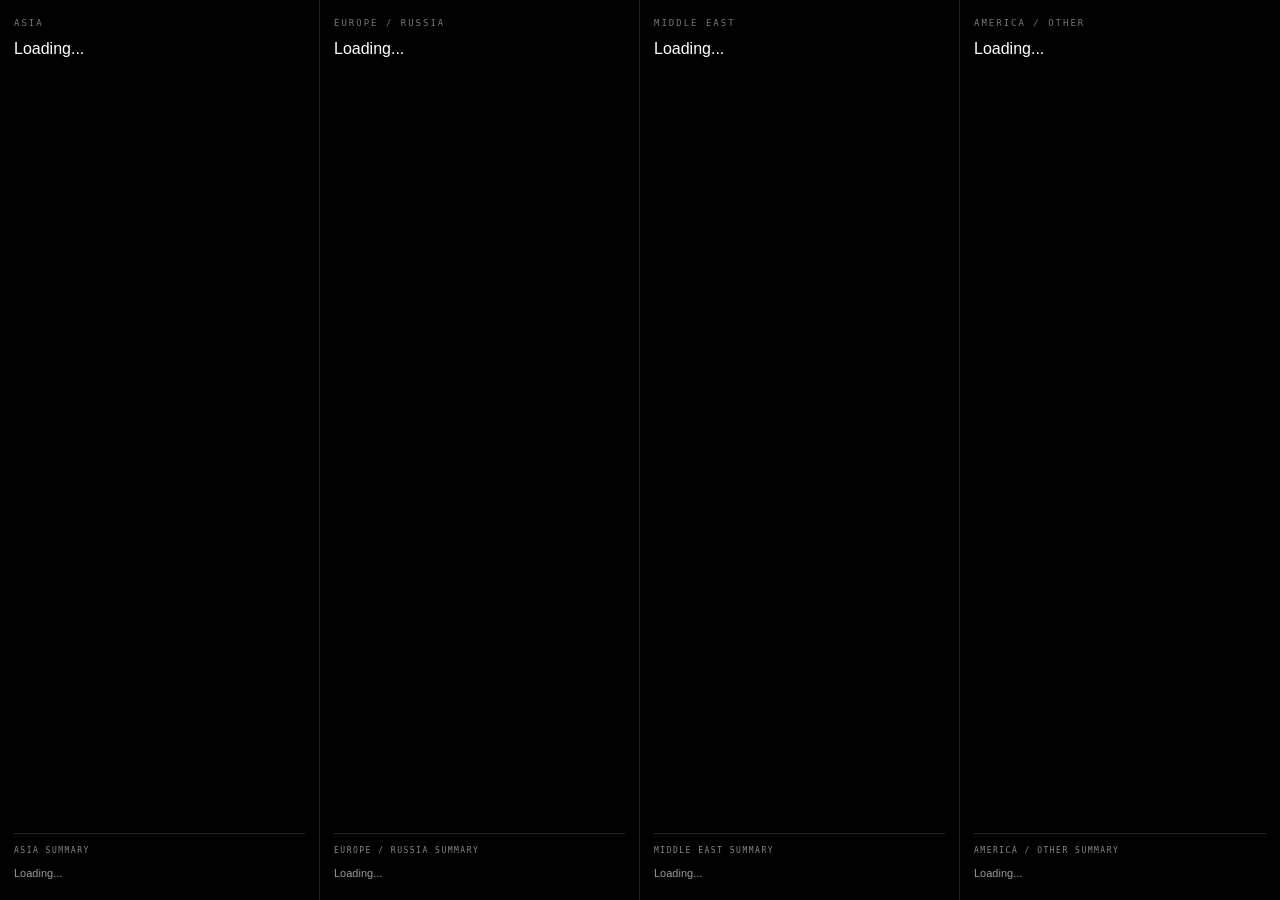
==== regional.html @ 52a95777 "Update regional.html" ====
<!DOCTYPE html>
<html lang="en">

<head>

    <meta charset="UTF-8">

    <meta
        name="viewport"
        content="width=device-width, initial-scale=1.0"
    >

    <title>Regional Intelligence</title>

    <link
        rel="stylesheet"
        href="style.css"
    >

</head>


<body class="regional-page">

    <!-- ========================================================
         REGIONAL INTELLIGENCE
         ======================================================== -->

    <div id="regional-dashboard">


        <!-- ====================================================
             ASIA
             ==================================================== -->

        <section class="regional-column">

            <h2>Asia</h2>

            <div
                class="regional-news"
                id="regional-asia"
            >
                Loading...
            </div>

            <div class="regional-summary">

                <h3>Asia Summary</h3>

                <div id="summary-asia">
                    Loading...
                </div>

            </div>

        </section>


        <!-- ====================================================
             EUROPE / RUSSIA
             ==================================================== -->

        <section class="regional-column">

            <h2>Europe / Russia</h2>

            <div
                class="regional-news"
                id="regional-europe"
            >
                Loading...
            </div>

            <div class="regional-summary">

                <h3>Europe / Russia Summary</h3>

                <div id="summary-europe">
                    Loading...
                </div>

            </div>

        </section>


        <!-- ====================================================
             MIDDLE EAST
             ==================================================== -->

        <section class="regional-column">

            <h2>Middle East</h2>

            <div
                class="regional-news"
                id="regional-middle-east"
            >
                Loading...
            </div>

            <div class="regional-summary">

                <h3>Middle East Summary</h3>

                <div id="summary-middle-east">
                    Loading...
                </div>

            </div>

        </section>


        <!-- ====================================================
             AMERICA / OTHER
             ==================================================== -->

        <section class="regional-column">

            <h2>America / Other</h2>

            <div
                class="regional-news"
                id="regional-america"
            >
                Loading...
            </div>

            <div class="regional-summary">

                <h3>America / Other Summary</h3>

                <div id="summary-america">
                    Loading...
                </div>

            </div>

        </section>


    </div>


</body>

</html>
---- style.css ----
/* ============================================================
   GLOBAL
   ============================================================ */

* {
    box-sizing: border-box;
}

html,
body {
    margin: 0;
    padding: 0;

    width: 100%;
    height: 100%;

    background: #000000;
    color: #ffffff;

    font-family:
        Arial,
        Helvetica,
        sans-serif;
}

body {
    overflow: hidden;
}


/* ============================================================
   LOGIN
   ============================================================ */

#login {

    width: 100%;
    height: 100vh;

    display: flex;
    flex-direction: column;

    justify-content: center;
    align-items: center;

    background: #000000;
    color: #ffffff;
}

#login h1 {

    margin: 0 0 28px 0;

    font-family: monospace;

    font-size: 22px;
    font-weight: normal;

    letter-spacing: 6px;

    color: #dddddd;
}

#login p {
    display: none;
}

#password {

    width: 180px;

    padding: 8px 2px;

    margin: 0;

    background: transparent;

    color: #dddddd;

    border: none;

    border-bottom: 1px solid #555555;

    outline: none;

    border-radius: 0;

    font-family: monospace;

    font-size: 11px;

    text-align: center;

    letter-spacing: 2px;
}

#password::placeholder {

    color: #555555;

    opacity: 1;
}

#password:focus {

    border-bottom-color: #999999;
}

#login button {
    display: none;
}

#message {

    min-height: 18px;

    margin-top: 12px;

    color: #666666;

    font-family: monospace;

    font-size: 9px;

    letter-spacing: 1px;
}


/* ============================================================
   MAIN DASHBOARD
   ============================================================ */

#dashboard {

    display: grid;

    grid-template-columns: 1fr 1fr;
    grid-template-rows: 64px 1fr 1fr;

    width: 100vw;
    height: 100vh;

    background: #000000;
}


/* ============================================================
   MAIN PANELS
   ============================================================ */

#summary,
#important,
#worldclock,
#status {

    min-width: 0;
    min-height: 0;

    padding: 24px;

    background: #000000;

    color: #ffffff;

    border: none;
}


/* ============================================================
   PANEL TITLES
   ============================================================ */

#summary h2,
#important h2,
#clock h2,
#worldclock h2,
#status h2 {

    margin: 0 0 18px 0;

    font-family: monospace;

    font-size: 10px;
    font-weight: normal;

    letter-spacing: 2px;

    text-transform: uppercase;

    color: #888888;
}


/* ============================================================
   IMPORTANT NEWS
   ============================================================ */

#important {

    overflow-y: auto;
    overflow-x: hidden;
}

#news-list {

    display: block;
}

#news-list > div {

    padding: 12px 0;

    border-bottom: 1px solid #1c1c1c;
}

.news-title {

    display: block;

    color: #dddddd;

    text-decoration: none;

    font-family:
        Arial,
        Helvetica,
        sans-serif;

    font-size: 13px;

    line-height: 1.45;

    margin-bottom: 6px;
}

.news-title:hover {

    color: #ffffff;

    text-decoration: underline;
}

.news-meta {

    color: #666666;

    font-family: monospace;

    font-size: 9px;

    line-height: 1.4;

    margin-bottom: 5px;
}

.news-keywords {

    color: #777777;

    font-family: monospace;

    font-size: 9px;

    line-height: 1.4;

    margin-bottom: 4px;
}

.news-score {

    color: #4d4d4d;

    font-family: monospace;

    font-size: 8px;

    letter-spacing: 0.5px;
}


/* ============================================================
   NEWS SCROLLBAR
   ============================================================ */

#important::-webkit-scrollbar {

    width: 5px;
}

#important::-webkit-scrollbar-track {

    background: #050505;
}

#important::-webkit-scrollbar-thumb {

    background: #2c2c2c;
}

#important::-webkit-scrollbar-thumb:hover {

    background: #444444;
}


/* ============================================================
   WORLD CLOCK
   ============================================================ */

#worldclock {

    width: 100%;
    height: 100%;

    overflow: hidden;
}

#clock-grid {

    display: grid;

    grid-template-columns: 1fr 1fr;

    width: 100%;

    margin-top: 5px;
}

.clock {

    min-height: 64;

    padding: 14px 10px;

    background: #000000;
}

.clock-city {

    font-family: monospace;

    font-size: 8px;

    letter-spacing: 1.5px;

    color: #5f5f5f;

    margin-bottom: 3px;

    text-transform: uppercase;
}

.priority-city {
    font-weight: bold;
}

.clock-city::before {

    content: "● ";

    color: #383838;
}

.clock-time {

    font-family: monospace;

    font-size: 14px;

    letter-spacing: 1px;

    color: #dddddd;

    margin-bottom: 3px;
}

.clock-zone {

    font-family: monospace;

    font-size: 8px;

    letter-spacing: 0.8px;

    color: #666666;

    margin-bottom: 2px;
}

.clock-weather {

    font-family: monospace;

    font-size: 8px;

    letter-spacing: 0.6px;

    color: #777777;
}




/* ============================================================
   SYSTEM STATUS
   ============================================================ */

#status {

    overflow-y: auto;
    overflow-x: hidden;

    font-family: monospace;

    color: #999999;
}

.status-section {

    padding: 10px 0;

    border-bottom: 1px solid #1c1c1c;
}

.status-label {

    margin-bottom: 5px;

    color: #505050;

    font-family: monospace;

    font-size: 8px;

    letter-spacing: 1.5px;
}

.status-value {

    color: #dddddd;

    font-family: monospace;

    font-size: 20px;

    letter-spacing: 1px;
}

.status-list {

    color: #999999;

    font-family: monospace;

    font-size: 10px;

    line-height: 1.8;
}

.status-update {

    color: #666666;

    font-family: monospace;

    font-size: 9px;

    letter-spacing: 0.5px;
}


/* ============================================================
   STATUS SCROLLBAR
   ============================================================ */

#status::-webkit-scrollbar {

    width: 5px;
}

#status::-webkit-scrollbar-track {

    background: #050505;
}

#status::-webkit-scrollbar-thumb {

    background: #2c2c2c;
}

#status::-webkit-scrollbar-thumb:hover {

    background: #444444;
}


/* ============================================================
   SUMMARY
   ============================================================ */

#summary {

    overflow-y: auto;
    overflow-x: hidden;
}

#summary p {

    color: #aaaaaa;

    font-size: 13px;

    line-height: 1.6;
}


/* ============================================================
   SUMMARY SCROLLBAR
   ============================================================ */

#summary::-webkit-scrollbar {

    width: 5px;
}

#summary::-webkit-scrollbar-track {

    background: #050505;
}

#summary::-webkit-scrollbar-thumb {

    background: #2c2c2c;
}


/* ============================================================
   MOBILE
   ============================================================ */

@media (max-width: 800px) {

    #dashboard {

        grid-template-columns: 1fr;

        grid-template-rows:
            1fr
            1fr
            1fr
            1fr;

        height: auto;

        min-height: 100vh;

        overflow-y: auto;
    }

    #summary,
    #important,
    #worldclock,
    #status {

        min-height: 50vh;
    }
}
#site-logo {
    grid-column: 1 / 3;

    display: flex;

    align-items: center;
    justify-content: center;

    background: #000000;
}

#site-logo img {
    width: 60px;
    height: auto;

    display: block;
}
.news-title.north-korea-news {
    color: #ff4444;
}

.news-title.north-korea-news:hover {
    color: #ff4444;
}
/* ============================================================
   DAILY GPT SUMMARY
   ============================================================ */

#daily-summary {

    color: #bbbbbb;

    font-family:
        Arial,
        Helvetica,
        sans-serif;

    font-size: 13px;

    line-height: 1.65;

    white-space: pre-wrap;

    max-width: 900px;
}

#daily-summary h3 {

    margin-top: 18px;
    margin-bottom: 8px;

    color: #dddddd;

    font-family: monospace;

    font-size: 10px;

    font-weight: normal;

    letter-spacing: 1.5px;

    text-transform: uppercase;
}

/* ============================================================
   USER GREETING
   ============================================================ */

#user-greeting {

    position: absolute;

    top: 20px;

    left: 24px;

    color: #777777;

    font-family: monospace;

    font-size: 9px;

    letter-spacing: 1.5px;

    text-transform: uppercase;

    display: none;

    z-index: 10;
}

/* ============================================================
   REGIONAL INTELLIGENCE PAGE
   ============================================================ */

#regional-dashboard {

    display: grid;

    grid-template-columns:
        repeat(4, 1fr);

    width: 100vw;

    height: 100vh;

    overflow: hidden;

    background: #000000;
}


.regional-column {

    height: 100vh;

    min-width: 0;

    padding: 18px 14px;

    border-right:
        1px solid #202020;

    display: flex;

    flex-direction: column;

    overflow: hidden;
}


.regional-column:last-child {

    border-right: none;
}


/* ============================================================
   REGIONAL HEADINGS
   ============================================================ */

.regional-column > h2 {

    flex-shrink: 0;

    margin: 0 0 12px 0;

    color: #777777;

    font-family: monospace;

    font-size: 9px;

    font-weight: normal;

    letter-spacing: 2px;

    text-transform: uppercase;
}


/* ============================================================
   REGIONAL NEWS
   ============================================================ */

.regional-news {

    flex: 1;

    min-height: 0;

    overflow-y: auto;

    padding-right: 8px;

    scrollbar-width: thin;

    scrollbar-color:
        #333333
        #000000;
}


/* ============================================================
   REGIONAL SUMMARY
   ============================================================ */

.regional-summary {

    flex-shrink: 0;

    margin-top: 14px;

    padding-top: 12px;

    border-top:
        1px solid #292929;

    max-height: 35%;

    overflow-y: auto;

    scrollbar-width: thin;

    scrollbar-color:
        #333333
        #000000;
}


.regional-summary h3 {

    margin: 0 0 10px 0;

    color: #888888;

    font-family: monospace;

    font-size: 8px;

    font-weight: normal;

    letter-spacing: 1.5px;

    text-transform: uppercase;
}


.regional-summary > div {

    color: #999999;

    font-family:
        Arial,
        Helvetica,
        sans-serif;

    font-size: 11px;

    line-height: 1.55;
}
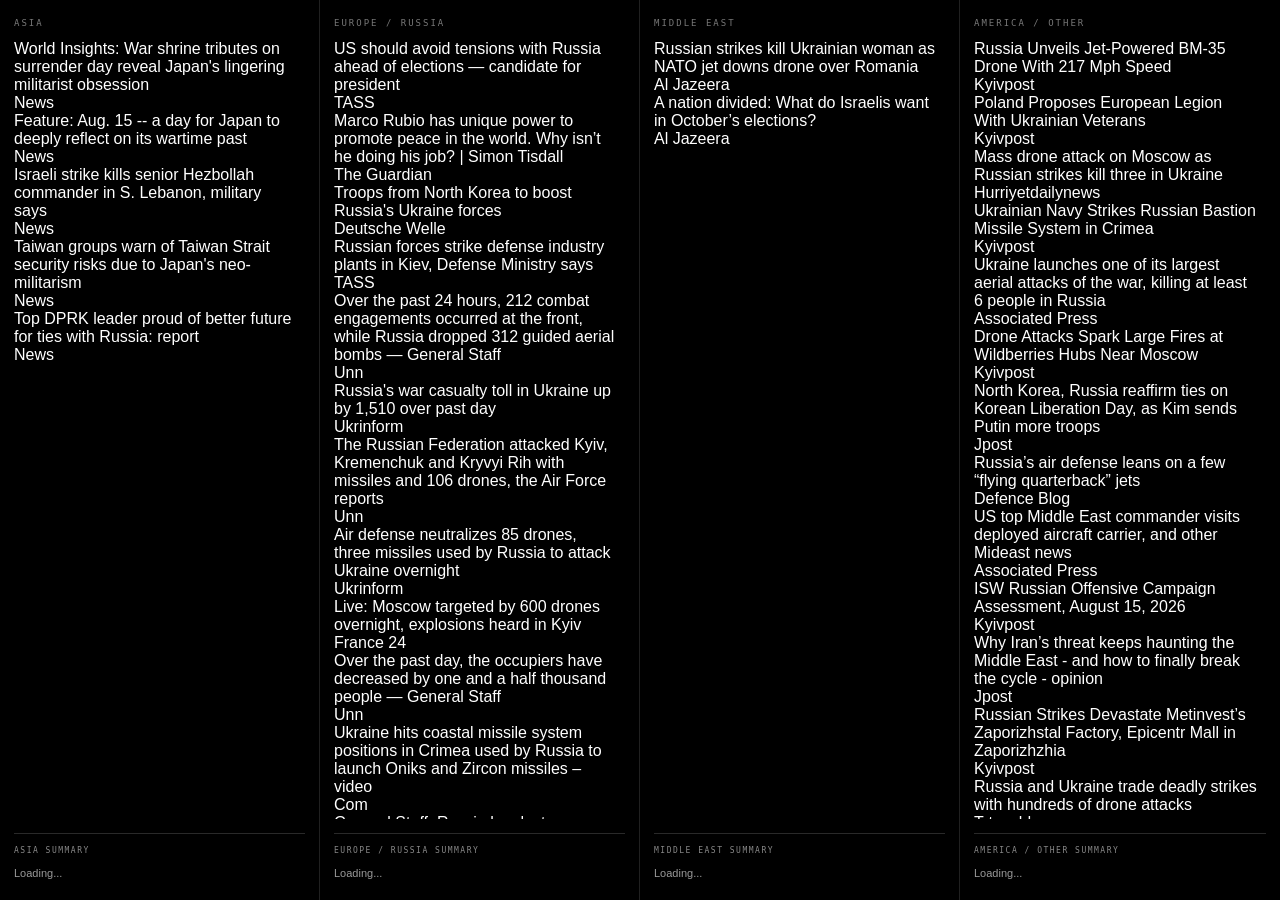
==== commit e6e73944: "Update regional.html" ====
--- a/regional.html
+++ b/regional.html
@@ -143,7 +143,240 @@
 
     </div>
 
-
+<script>
+
+async function loadRegionalNews() {
+
+    try {
+
+        const response =
+            await fetch("data/news.json");
+
+        const data =
+            await response.json();
+
+        const articles =
+            data.articles || [];
+
+
+        const regions = {
+
+            asia: [],
+
+            europe: [],
+
+            middleEast: [],
+
+            america: []
+
+        };
+
+
+        // ====================================================
+        // CLASSIFY ARTICLES
+        // ====================================================
+
+        articles.forEach(article => {
+
+            const country =
+                (article.country || "")
+                .toLowerCase();
+
+
+            if (
+
+                country.includes("south korea") ||
+                country.includes("north korea") ||
+                country.includes("china") ||
+                country.includes("japan") ||
+                country.includes("taiwan") ||
+                country.includes("india") ||
+                country.includes("pakistan") ||
+                country.includes("indonesia") ||
+                country.includes("vietnam") ||
+                country.includes("thailand") ||
+                country.includes("philippines") ||
+                country.includes("singapore") ||
+                country.includes("malaysia") ||
+                country.includes("afghanistan") ||
+                country.includes("kazakhstan") ||
+                country.includes("uzbekistan")
+
+            ) {
+
+                regions.asia.push(article);
+
+            }
+
+
+            else if (
+
+                country.includes("russia") ||
+                country.includes("ukraine") ||
+                country.includes("belarus") ||
+                country.includes("france") ||
+                country.includes("germany") ||
+                country.includes("united kingdom") ||
+                country.includes("italy") ||
+                country.includes("spain") ||
+                country.includes("poland") ||
+                country.includes("lithuania") ||
+                country.includes("latvia") ||
+                country.includes("estonia") ||
+                country.includes("sweden") ||
+                country.includes("norway") ||
+                country.includes("finland") ||
+                country.includes("netherlands") ||
+                country.includes("belgium") ||
+                country.includes("romania") ||
+                country.includes("czech") ||
+                country.includes("hungary") ||
+                country.includes("greece") ||
+                country.includes("portugal")
+
+            ) {
+
+                regions.europe.push(article);
+
+            }
+
+
+            else if (
+
+                country.includes("israel") ||
+                country.includes("palestine") ||
+                country.includes("lebanon") ||
+                country.includes("syria") ||
+                country.includes("iran") ||
+                country.includes("iraq") ||
+                country.includes("saudi") ||
+                country.includes("yemen") ||
+                country.includes("jordan") ||
+                country.includes("qatar") ||
+                country.includes("bahrain") ||
+                country.includes("kuwait") ||
+                country.includes("oman") ||
+                country.includes("uae") ||
+                country.includes("united arab")
+
+            ) {
+
+                regions.middleEast.push(article);
+
+            }
+
+
+            else {
+
+                regions.america.push(article);
+
+            }
+
+        });
+
+
+        // ====================================================
+        // DISPLAY
+        // ====================================================
+
+        renderRegionalNews(
+            "regional-asia",
+            regions.asia
+        );
+
+
+        renderRegionalNews(
+            "regional-europe",
+            regions.europe
+        );
+
+
+        renderRegionalNews(
+            "regional-middle-east",
+            regions.middleEast
+        );
+
+
+        renderRegionalNews(
+            "regional-america",
+            regions.america
+        );
+
+    }
+
+
+    catch (error) {
+
+        console.error(
+            "Regional news error:",
+            error
+        );
+
+    }
+
+}
+
+
+function renderRegionalNews(
+    elementId,
+    articles
+) {
+
+    const container =
+        document.getElementById(
+            elementId
+        );
+
+
+    container.innerHTML = "";
+
+
+    articles.forEach(article => {
+
+        const item =
+            document.createElement("div");
+
+
+        item.className =
+            "regional-news-item";
+
+
+        item.innerHTML = `
+
+            <div class="regional-news-title">
+                ${article.title}
+            </div>
+
+            <div class="regional-news-meta">
+                ${article.publisher || "Unknown Publisher"}
+            </div>
+
+        `;
+
+
+        item.addEventListener(
+            "click",
+            () => {
+
+                window.open(
+                    article.url,
+                    "_blank"
+                );
+
+            }
+        );
+
+
+        container.appendChild(item);
+
+    });
+
+}
+
+
+loadRegionalNews();
+
+</script>
 </body>
 
 </html>
--- a/style.css
+++ b/style.css
@@ -806,3 +806,58 @@
 
     line-height: 1.55;
 }
+/* ============================================================
+   REGIONAL PAGE OVERRIDES
+   ============================================================ */
+
+body.regional-page {
+
+    margin: 0;
+
+    padding: 0;
+
+    width: 100vw;
+
+    height: 100vh;
+
+    overflow: hidden;
+
+    background: #000000;
+}
+
+
+body.regional-page #regional-dashboard {
+
+    display: grid !important;
+
+    grid-template-columns:
+        repeat(4, minmax(0, 1fr)) !important;
+
+    grid-template-rows: 1fr !important;
+
+    width: 100vw !important;
+
+    height: 100vh !important;
+
+    margin: 0 !important;
+
+    padding: 0 !important;
+}
+
+
+body.regional-page .regional-column {
+
+    display: flex !important;
+
+    flex-direction: column !important;
+
+    width: auto !important;
+
+    height: 100vh !important;
+
+    min-width: 0 !important;
+
+    box-sizing: border-box;
+
+    overflow: hidden;
+}
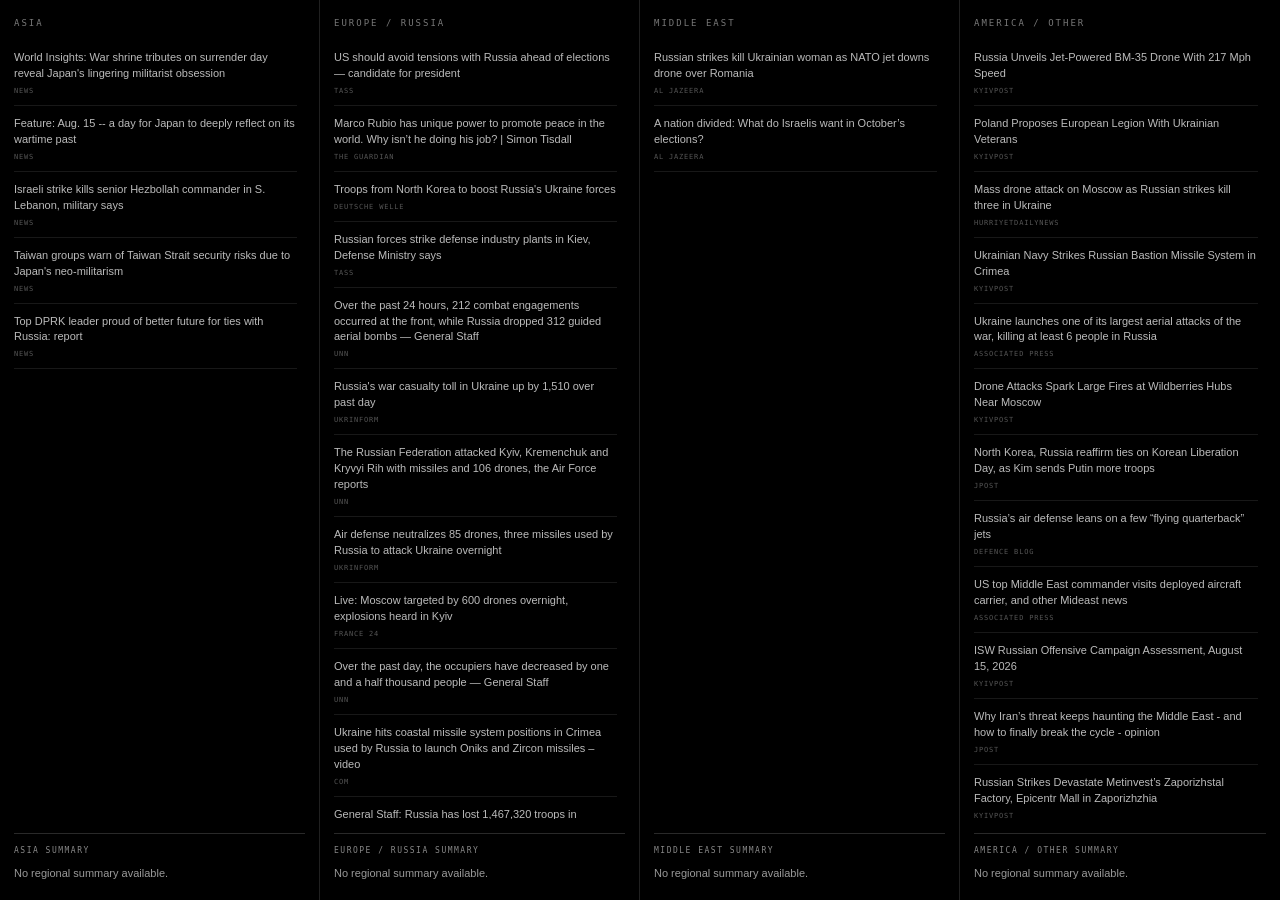
==== commit 109ded30: "Update regional.html" ====
--- a/regional.html
+++ b/regional.html
@@ -144,7 +144,48 @@
     </div>
 
 <script>
-
+    
+function formatRegionalSummary(text) {
+
+    if (!text) {
+
+        return "No regional summary available.";
+
+    }
+
+
+    return text
+
+        .replace(
+            /^### (.+)$/gm,
+            "<h4>$1</h4>"
+        )
+
+        .replace(
+            /^## (.+)$/gm,
+            "<h3>$1</h3>"
+        )
+
+        .replace(
+            /\*\*(.+?)\*\*/g,
+            "<strong>$1</strong>"
+        )
+
+        .replace(
+            /^- (.+)$/gm,
+            '<div class="regional-summary-bullet">• $1</div>'
+        )
+
+        .replace(
+            /\n{2,}/g,
+            '<div class="regional-summary-gap"></div>'
+        )
+
+        .replace(
+            /\n/g,
+            "<br>");
+}
+    
 async function loadRegionalNews() {
 
     try {
@@ -158,7 +199,46 @@
         const articles =
             data.articles || [];
 
-
+// ====================================================
+// REGIONAL SUMMARIES
+// ====================================================
+
+const summaries =
+    data.regional_summaries || {};
+
+
+document.getElementById(
+    "summary-asia"
+).innerHTML =
+    formatRegionalSummary(
+        summaries.asia
+    );
+
+
+document.getElementById(
+    "summary-europe"
+).innerHTML =
+    formatRegionalSummary(
+        summaries.europe_russia
+    );
+
+
+document.getElementById(
+    "summary-middle-east"
+).innerHTML =
+    formatRegionalSummary(
+        summaries.middle_east
+    );
+
+
+document.getElementById(
+    "summary-america"
+).innerHTML =
+    formatRegionalSummary(
+        summaries.america_other
+    );
+
+        
         const regions = {
 
             asia: [],
--- a/style.css
+++ b/style.css
@@ -861,3 +861,53 @@
 
     overflow: hidden;
 }
+/* ============================================================
+   REGIONAL NEWS ITEMS
+   ============================================================ */
+
+.regional-news-item {
+
+    padding: 10px 0;
+
+    border-bottom:
+        1px solid #181818;
+
+    cursor: pointer;
+}
+
+
+.regional-news-item:hover {
+
+    background: #080808;
+}
+
+
+.regional-news-title {
+
+    color: #bbbbbb;
+
+    font-family:
+        Arial,
+        Helvetica,
+        sans-serif;
+
+    font-size: 11px;
+
+    line-height: 1.45;
+
+    margin-bottom: 5px;
+}
+
+
+.regional-news-meta {
+
+    color: #555555;
+
+    font-family: monospace;
+
+    font-size: 7px;
+
+    letter-spacing: 0.8px;
+
+    text-transform: uppercase;
+}
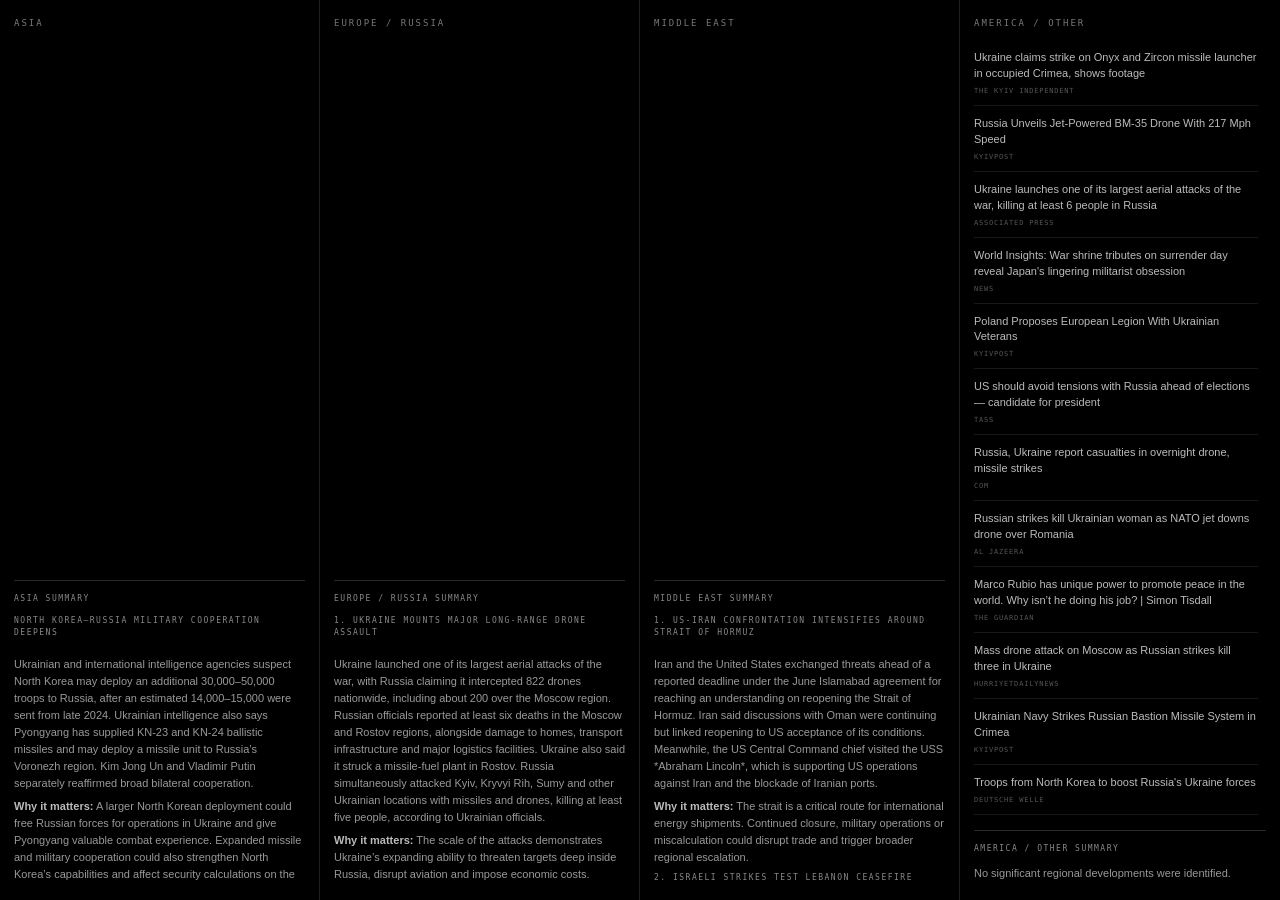
==== commit 7490d9fa: "Update regional.html" ====
--- a/regional.html
+++ b/regional.html
@@ -241,118 +241,57 @@
         
         const regions = {
 
-            asia: [],
-
-            europe: [],
-
-            middleEast: [],
-
-            america: []
-
-        };
-
-
-        // ====================================================
-        // CLASSIFY ARTICLES
-        // ====================================================
-
-        articles.forEach(article => {
-
-            const country =
-                (article.country || "")
-                .toLowerCase();
-
-
-            if (
-
-                country.includes("south korea") ||
-                country.includes("north korea") ||
-                country.includes("china") ||
-                country.includes("japan") ||
-                country.includes("taiwan") ||
-                country.includes("india") ||
-                country.includes("pakistan") ||
-                country.includes("indonesia") ||
-                country.includes("vietnam") ||
-                country.includes("thailand") ||
-                country.includes("philippines") ||
-                country.includes("singapore") ||
-                country.includes("malaysia") ||
-                country.includes("afghanistan") ||
-                country.includes("kazakhstan") ||
-                country.includes("uzbekistan")
-
-            ) {
-
-                regions.asia.push(article);
-
-            }
-
-
-            else if (
-
-                country.includes("russia") ||
-                country.includes("ukraine") ||
-                country.includes("belarus") ||
-                country.includes("france") ||
-                country.includes("germany") ||
-                country.includes("united kingdom") ||
-                country.includes("italy") ||
-                country.includes("spain") ||
-                country.includes("poland") ||
-                country.includes("lithuania") ||
-                country.includes("latvia") ||
-                country.includes("estonia") ||
-                country.includes("sweden") ||
-                country.includes("norway") ||
-                country.includes("finland") ||
-                country.includes("netherlands") ||
-                country.includes("belgium") ||
-                country.includes("romania") ||
-                country.includes("czech") ||
-                country.includes("hungary") ||
-                country.includes("greece") ||
-                country.includes("portugal")
-
-            ) {
-
-                regions.europe.push(article);
-
-            }
-
-
-            else if (
-
-                country.includes("israel") ||
-                country.includes("palestine") ||
-                country.includes("lebanon") ||
-                country.includes("syria") ||
-                country.includes("iran") ||
-                country.includes("iraq") ||
-                country.includes("saudi") ||
-                country.includes("yemen") ||
-                country.includes("jordan") ||
-                country.includes("qatar") ||
-                country.includes("bahrain") ||
-                country.includes("kuwait") ||
-                country.includes("oman") ||
-                country.includes("uae") ||
-                country.includes("united arab")
-
-            ) {
-
-                regions.middleEast.push(article);
-
-            }
-
-
-            else {
-
-                regions.america.push(article);
-
-            }
-
-        });
+    asia: [],
+
+    europe: [],
+
+    middleEast: [],
+
+    america: []
+
+};
+
+
+// ====================================================
+// USE GPT REGION CLASSIFICATION
+// ====================================================
+
+articles.forEach(article => {
+
+    const region =
+        article.region ||
+        "america_other";
+
+
+    if (region === "asia") {
+
+        regions.asia.push(article);
+
+    }
+
+    else if (
+        region === "europe_russia"
+    ) {
+
+        regions.europe.push(article);
+
+    }
+
+    else if (
+        region === "middle_east"
+    ) {
+
+        regions.middleEast.push(article);
+
+    }
+
+    else {
+
+        regions.america.push(article);
+
+    }
+
+});
 
 
         // ====================================================
--- a/style.css
+++ b/style.css
@@ -911,3 +911,90 @@
 
     text-transform: uppercase;
 }
+/* ============================================================
+   REGIONAL SUMMARY CONTENT
+   ============================================================ */
+
+.regional-summary {
+
+    color: #999999;
+
+    font-family:
+        Arial,
+        Helvetica,
+        sans-serif;
+
+    font-size: 10px;
+
+    line-height: 1.55;
+}
+
+
+.regional-summary h3 {
+
+    margin: 0 0 10px 0;
+
+    color: #888888;
+
+    font-family: monospace;
+
+    font-size: 8px;
+
+    font-weight: normal;
+
+    letter-spacing: 1.5px;
+
+    text-transform: uppercase;
+}
+
+
+.regional-summary h4 {
+
+    margin: 12px 0 5px 0;
+
+    color: #bbbbbb;
+
+    font-family:
+        Arial,
+        Helvetica,
+        sans-serif;
+
+    font-size: 10px;
+
+    font-weight: bold;
+
+    line-height: 1.4;
+}
+
+
+.regional-summary strong {
+
+    color: #bbbbbb;
+
+    font-weight: bold;
+}
+
+
+.regional-summary-bullet {
+
+    margin-top: 5px;
+
+    padding-left: 4px;
+
+    color: #888888;
+
+    font-family:
+        Arial,
+        Helvetica,
+        sans-serif;
+
+    font-size: 9px;
+
+    line-height: 1.5;
+}
+
+
+.regional-summary-gap {
+
+    height: 6px;
+}
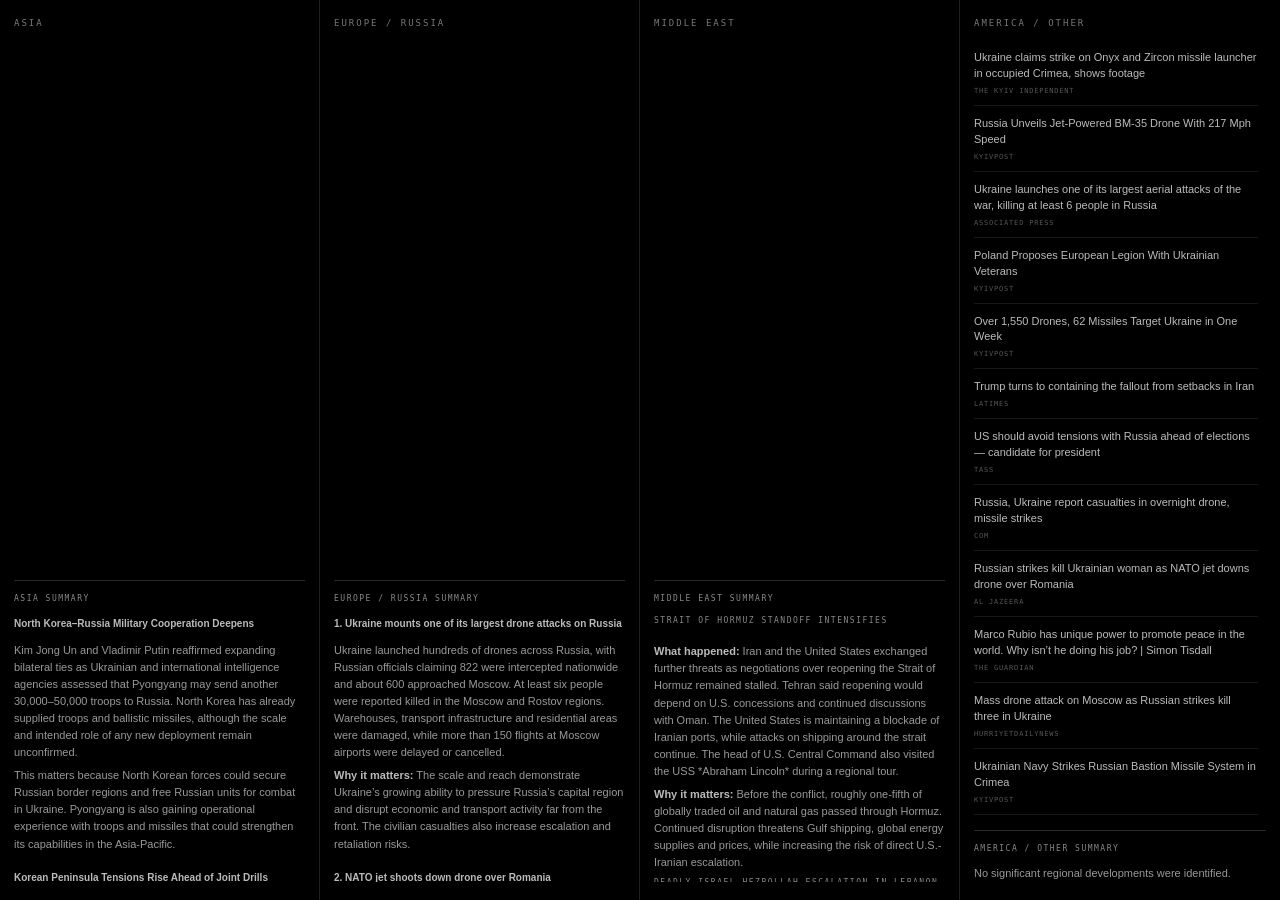
==== commit 08bb40eb: "Update regional.html" ====
--- a/regional.html
+++ b/regional.html
@@ -253,7 +253,7 @@
 
 
 // ====================================================
-// USE GPT REGION CLASSIFICATION
+// USE ARTICLE REGION CLASSIFICATION
 // ====================================================
 
 articles.forEach(article => {
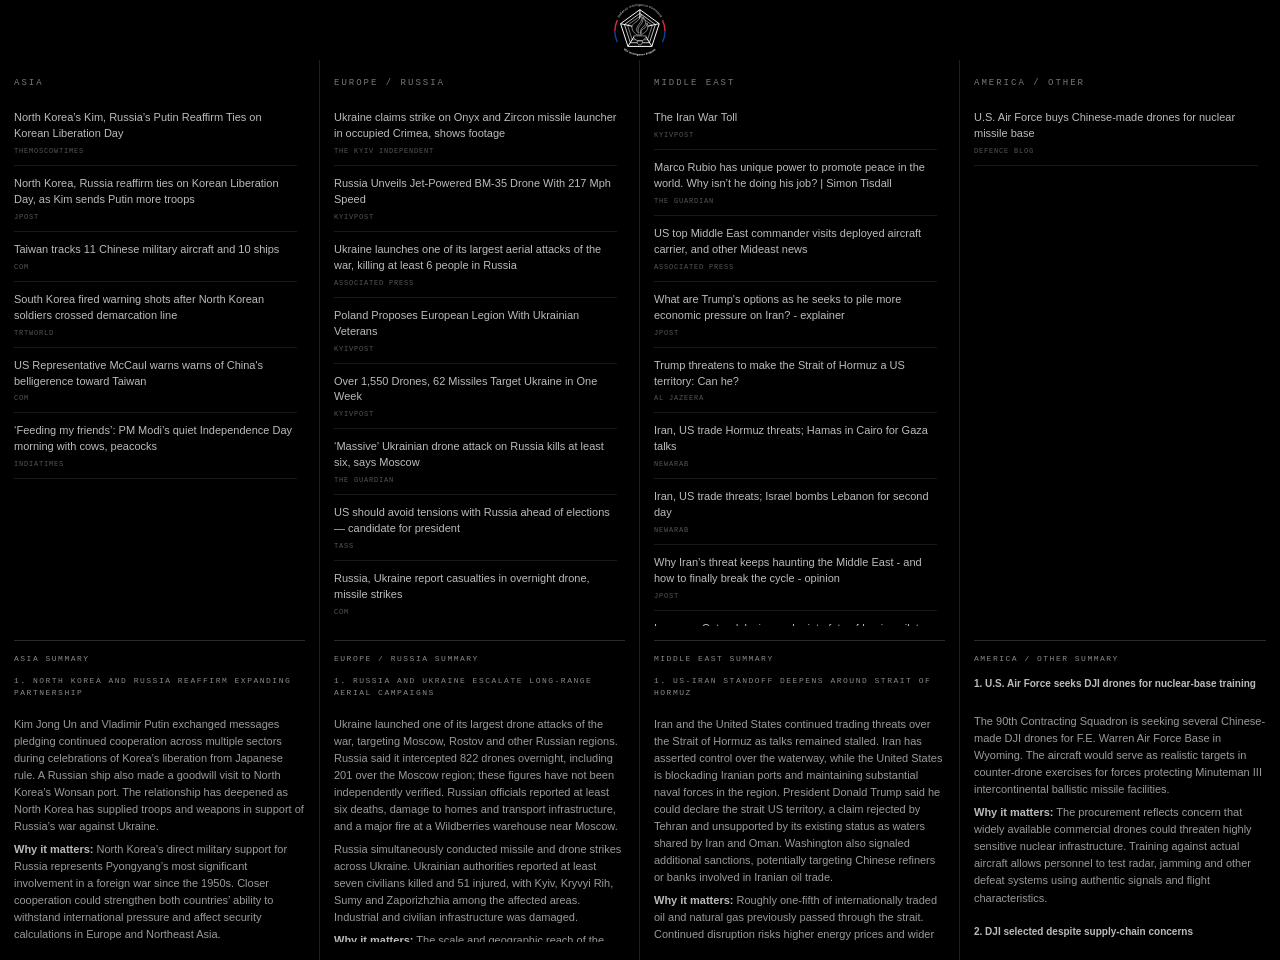
==== commit 50a3bce3: "Update regional.html" ====
--- a/regional.html
+++ b/regional.html
@@ -21,6 +21,15 @@
 
 
 <body class="regional-page">
+
+    <!-- ========================================================
+         SITE LOGO
+         ======================================================== -->
+
+    <div id="site-logo">
+        <img src="assets/logo.svg" alt="Logo">
+    </div>
+
 
     <!-- ========================================================
          REGIONAL INTELLIGENCE
--- a/style.css
+++ b/style.css
@@ -998,3 +998,35 @@
 
     height: 6px;
 }
+/* ============================================================
+   REGIONAL PAGE BUTTON
+   ============================================================ */
+
+#regional-button {
+
+    display: flex;
+
+    align-items: center;
+
+    justify-content: center;
+
+    width: 10px;
+
+    height: 10px;
+
+    border-radius: 50%;
+
+    background: #777777;
+
+    color: transparent;
+
+    text-decoration: none;
+
+    position: absolute;
+
+    top: 27px;
+
+    right: 27px;
+
+    cursor: pointer;
+}
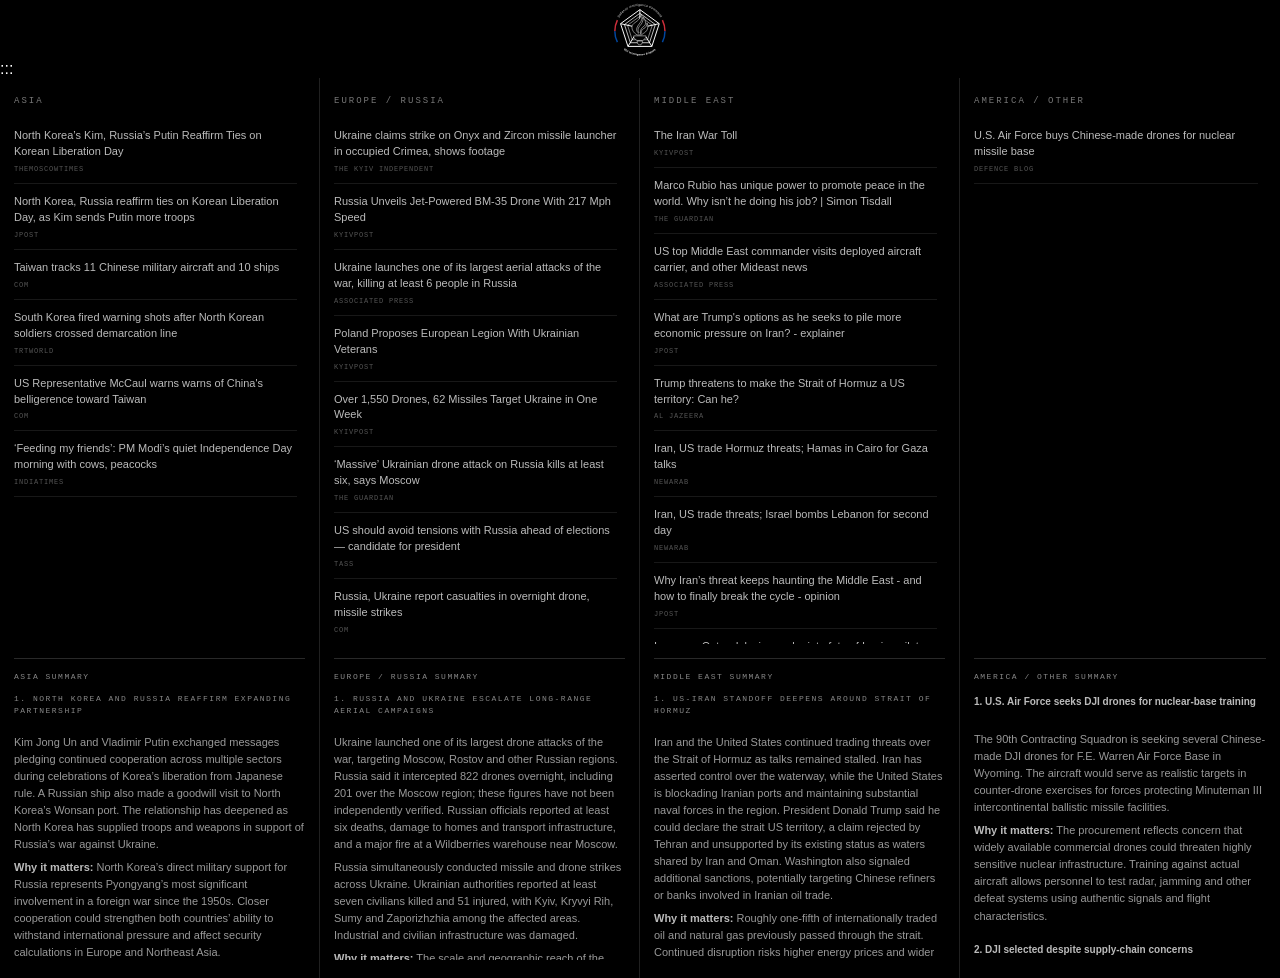
==== commit 52c30b05: "Update regional.html" ====
--- a/regional.html
+++ b/regional.html
@@ -22,15 +22,21 @@
 
 <body class="regional-page">
 
-    <!-- ========================================================
-         SITE LOGO
-         ======================================================== -->
-
-    <div id="site-logo">
-        <img src="assets/logo.svg" alt="Logo">
-    </div>
-
-
+<!-- ========================================================
+     SITE LOGO
+     ======================================================== -->
+
+<div id="site-logo">
+    <img src="assets/logo.svg" alt="Logo">
+</div>
+
+<a
+    id="main-button"
+    href="index.html"
+    title="Main Dashboard"
+></a>
+:::
+    
     <!-- ========================================================
          REGIONAL INTELLIGENCE
          ======================================================== -->
--- a/style.css
+++ b/style.css
@@ -1030,3 +1030,30 @@
 
     cursor: pointer;
 }
+
+/* ============================================================
+   REGIONAL PAGE BUTTON
+   ============================================================ */
+
+#regional-button {
+
+    position: absolute;
+
+    top: 28px;
+
+    right: 120px;
+
+    width: 8px;
+
+    height: 8px;
+
+    border-radius: 50%;
+
+    background: #777777;
+
+    display: block;
+
+    cursor: pointer;
+
+    text-decoration: none;
+}
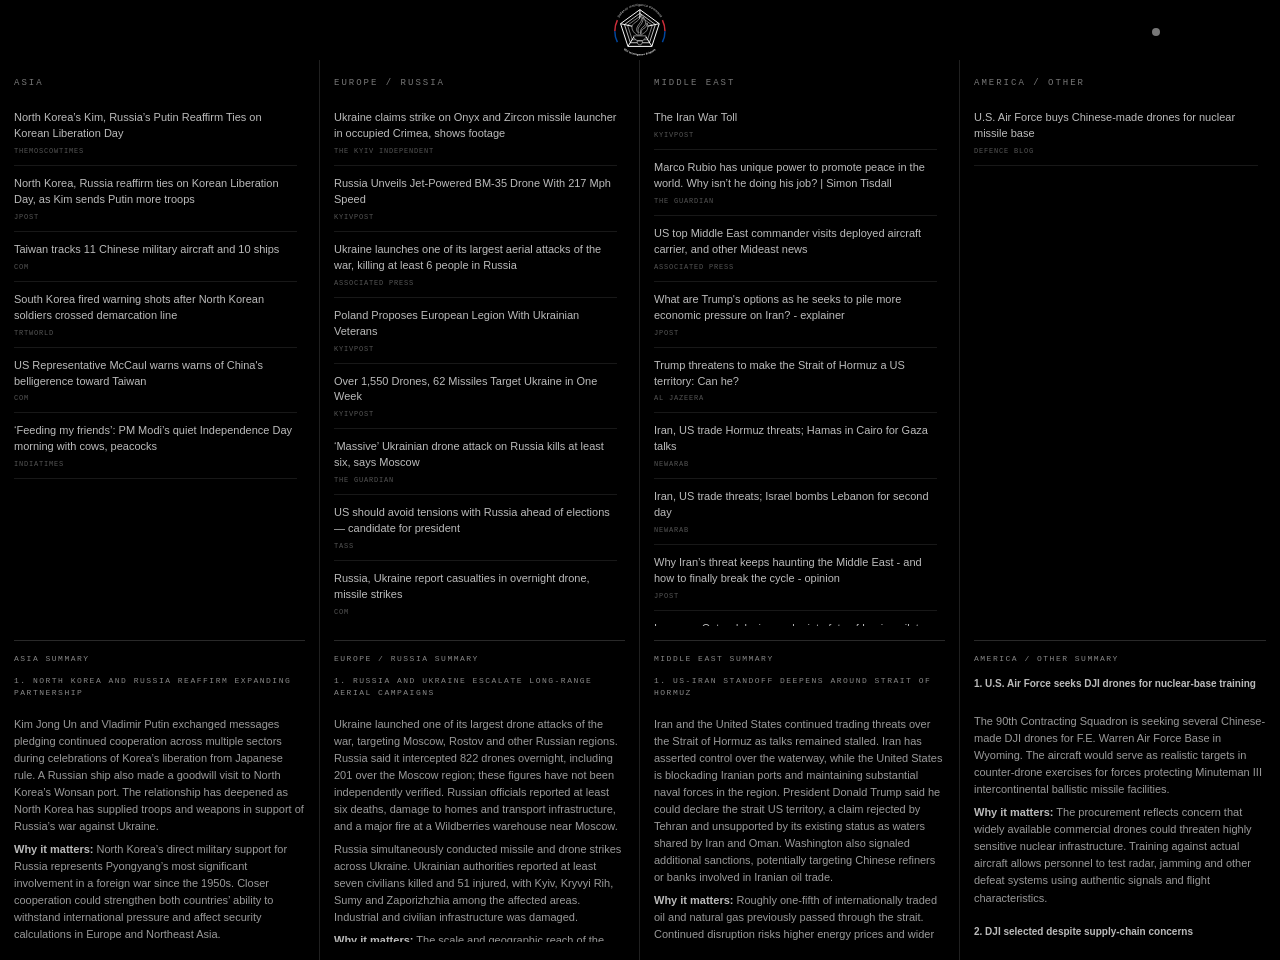
==== commit 547508bc: "Update regional.html" ====
--- a/regional.html
+++ b/regional.html
@@ -35,7 +35,6 @@
     href="index.html"
     title="Main Dashboard"
 ></a>
-:::
     
     <!-- ========================================================
          REGIONAL INTELLIGENCE
--- a/style.css
+++ b/style.css
@@ -1057,3 +1057,30 @@
 
     text-decoration: none;
 }
+
+/* ============================================================
+   MAIN DASHBOARD BUTTON
+   ============================================================ */
+
+#main-button {
+
+    position: absolute;
+
+    top: 28px;
+
+    right: 120px;
+
+    width: 8px;
+
+    height: 8px;
+
+    border-radius: 50%;
+
+    background: #777777;
+
+    display: block;
+
+    cursor: pointer;
+
+    text-decoration: none;
+}
